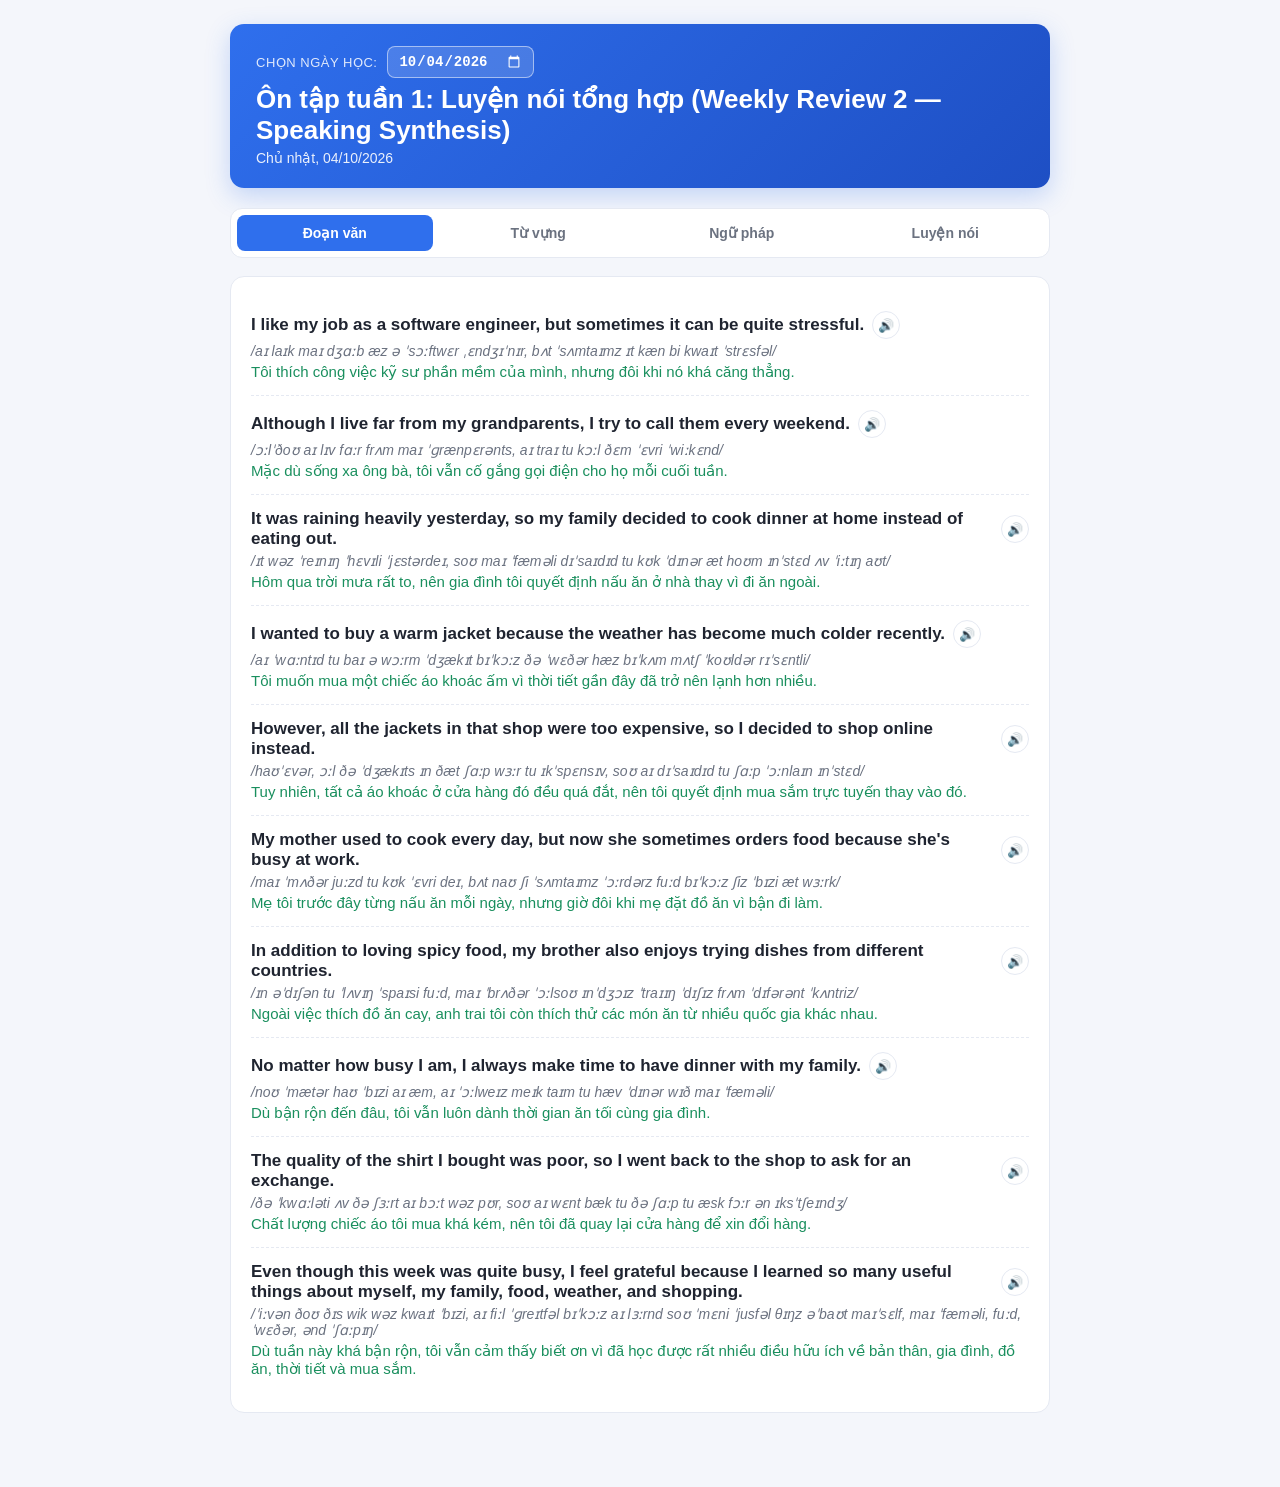
==== index.html @ f4864ffd "1" ====
<!DOCTYPE html>
<html lang="vi">
<head>
<meta charset="UTF-8">
<meta name="viewport" content="width=device-width, initial-scale=1.0">
<title>Học Tiếng Anh Mỗi Ngày</title>
<link rel="stylesheet" href="style.css">
</head>
<body>
<div class="container">

  <div class="header">
    <div class="day-select-row">
      <label for="dayPicker">Chọn ngày học:</label>
      <input type="date" id="dayPicker">
    </div>
    <h1 id="topicTitle">Chủ đề</h1>
    <div class="date" id="dateLabel"></div>
  </div>

  <div class="tabs">
    <button class="tab-btn active" data-tab="paragraph">Đoạn văn</button>
    <button class="tab-btn" data-tab="vocab">Từ vựng</button>
    <button class="tab-btn" data-tab="grammar">Ngữ pháp</button>
    <button class="tab-btn" data-tab="speaking">Luyện nói</button>
  </div>

  <div class="panel active" id="panel-paragraph"></div>
  <div class="panel" id="panel-vocab"></div>
  <div class="panel" id="panel-grammar"></div>
  <div class="panel" id="panel-speaking"></div>

</div>

<script src="script.js"></script>
</body>
</html>
---- style.css ----
:root{
    --bg:#f4f6fb;
    --card:#ffffff;
    --primary:#2f6fed;
    --primary-dark:#1e4fc4;
    --text:#1f2430;
    --muted:#6b7280;
    --green:#1a8f5e;
    --border:#e5e9f2;
    --radius:14px;
  }
  *{box-sizing:border-box;}
  body{
    margin:0;
    font-family:"Segoe UI", Roboto, Helvetica, Arial, sans-serif;
    background:var(--bg);
    color:var(--text);
    padding:24px 16px 60px;
  }
  .container{
    max-width:820px;
    margin:0 auto;
  }
  .header{
    background:linear-gradient(135deg,var(--primary),var(--primary-dark));
    color:#fff;
    border-radius:var(--radius);
    padding:22px 26px;
    margin-bottom:20px;
    box-shadow:0 8px 24px rgba(47,111,237,0.25);
  }
  .header .day-select-row{
    display:flex;
    align-items:center;
    gap:10px;
    margin-bottom:6px;
  }
  .header .day-select-row label{
    font-size:13px;
    letter-spacing:0.5px;
    text-transform:uppercase;
    opacity:0.85;
  }
  .header #dayPicker{
    font-size:14px;
    font-weight:600;
    padding:6px 10px;
    border-radius:8px;
    border:1px solid rgba(255,255,255,0.5);
    background:rgba(255,255,255,0.15);
    color:#fff;
    cursor:pointer;
    color-scheme:dark;
  }
  .header h1{
    margin:6px 0 4px;
    font-size:26px;
  }
  .header .date{
    font-size:14px;
    opacity:0.9;
  }
  .tabs{
    display:flex;
    gap:8px;
    margin-bottom:18px;
    background:var(--card);
    padding:6px;
    border-radius:12px;
    border:1px solid var(--border);
  }
  .tab-btn{
    flex:1;
    padding:10px 8px;
    text-align:center;
    border:none;
    background:transparent;
    border-radius:8px;
    font-size:14px;
    font-weight:600;
    color:var(--muted);
    cursor:pointer;
    transition:all .15s ease;
  }
  .tab-btn.active{
    background:var(--primary);
    color:#fff;
  }
  .tab-btn:hover:not(.active){
    background:#eef2fc;
  }
  .panel{
    display:none;
  }
  .panel.active{
    display:block;
    animation:fade .2s ease;
  }
  @keyframes fade{
    from{opacity:0; transform:translateY(4px);}
    to{opacity:1; transform:translateY(0);}
  }
  .card{
    background:var(--card);
    border:1px solid var(--border);
    border-radius:var(--radius);
    padding:20px;
    margin-bottom:14px;
  }
  .sentence-block{
    padding:14px 0;
    border-bottom:1px dashed var(--border);
  }
  .sentence-block:last-child{
    border-bottom:none;
  }
  .en-row{
    display:flex;
    align-items:center;
    gap:8px;
  }
  .en{
    font-size:17px;
    font-weight:600;
    color:var(--text);
  }
  .speak-btn{
    flex:none;
    width:28px;
    height:28px;
    border-radius:50%;
    border:1px solid var(--border);
    background:#fff;
    color:var(--primary);
    font-size:13px;
    line-height:1;
    cursor:pointer;
    display:flex;
    align-items:center;
    justify-content:center;
    padding:0;
    transition:background .15s ease;
  }
  .speak-btn:hover{
    background:#eef2fc;
  }
  .speak-btn:active{
    background:#dde6fb;
  }
  .speak-btn.playing{
    background:var(--primary);
    color:#fff;
  }
  .word-row{
    display:flex;
    align-items:center;
    gap:6px;
  }
  .phonetic{
    font-size:14px;
    color:var(--muted);
    font-style:italic;
    margin:4px 0;
  }
  .vi{
    font-size:15px;
    color:var(--green);
    margin-top:2px;
  }
  table{
    width:100%;
    border-collapse:collapse;
    font-size:14px;
  }
  th,td{
    text-align:left;
    padding:10px 8px;
    border-bottom:1px solid var(--border);
    vertical-align:top;
  }
  th{
    color:var(--muted);
    font-size:12px;
    text-transform:uppercase;
    letter-spacing:0.5px;
  }
  .word{
    font-weight:600;
  }
  .word-phonetic{
    color:var(--muted);
    font-style:italic;
    font-size:13px;
  }
  .grammar-item{
    margin-bottom:16px;
  }
  .grammar-item .g-sentence{
    font-weight:600;
    margin-bottom:6px;
  }
  .grammar-item .g-explain{
    font-size:14px;
    color:var(--text);
    background:#f7f9ff;
    border-left:3px solid var(--primary);
    padding:8px 12px;
    border-radius:6px;
  }
  .speaking-item{
    margin-bottom:18px;
    padding-bottom:16px;
    border-bottom:1px dashed var(--border);
  }
  .speaking-item:last-child{
    border-bottom:none;
  }
  .speaking-item .s-cues{
    font-size:12px;
    text-transform:uppercase;
    letter-spacing:0.5px;
    color:var(--muted);
    margin-bottom:4px;
  }
  .speaking-item .s-cues b{
    color:var(--primary-dark);
    text-transform:none;
    letter-spacing:0;
    font-size:15px;
  }
  .speaking-item .s-answer{
    margin-top:10px;
    cursor:pointer;
  }
  .speaking-item .s-answer summary{
    font-size:13px;
    font-weight:600;
    color:var(--primary);
    cursor:pointer;
    list-style:none;
  }
  .speaking-item .s-answer summary::-webkit-details-marker{
    display:none;
  }
  .speaking-item .s-answer summary::before{
    content:"▸ ";
  }
  .speaking-item .s-answer[open] summary::before{
    content:"▾ ";
  }
  .speaking-item .s-answer-body{
    margin-top:8px;
  }
  .speaking-item .s-question{
    font-size:16px;
    font-weight:600;
    color:var(--text);
  }
  .speaking-item .s-vi{
    font-size:14px;
    color:var(--green);
    margin:4px 0 8px;
  }
  .speaking-item .s-hint{
    font-size:13px;
    color:var(--muted);
    background:#f6f8fa;
    border-left:3px solid #c9cfda;
    padding:8px 12px;
    border-radius:6px;
  }
  .speaking-item .s-hint b{
    color:var(--primary-dark);
  }
  .speaking-tip{
    font-size:13px;
    color:var(--muted);
    margin:0 0 16px;
    padding:10px 12px;
    background:#fff8e6;
    border-left:3px solid #e8b93a;
    border-radius:6px;
  }
  .empty{
    text-align:center;
    color:var(--muted);
    padding:40px 20px;
  }
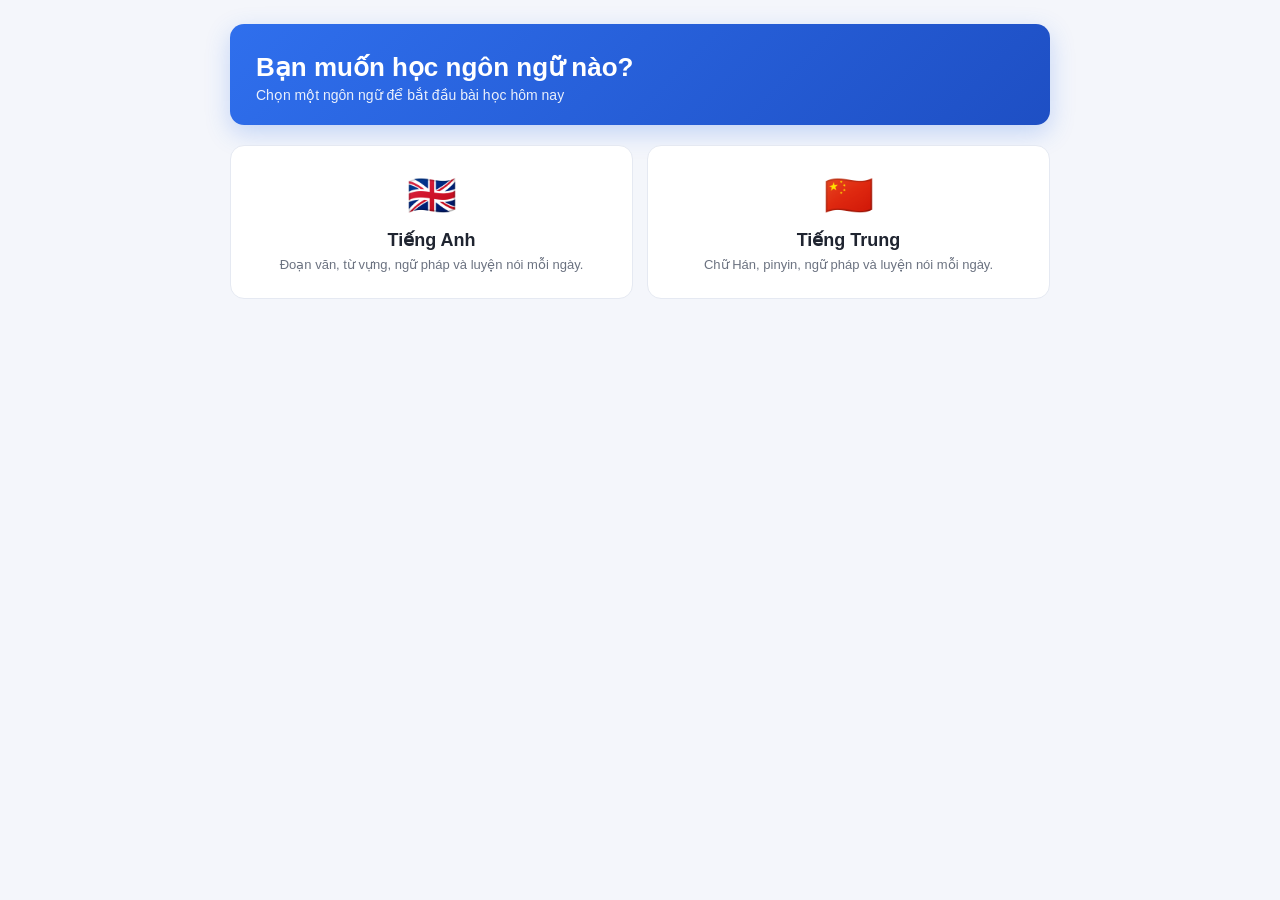
==== commit f7e0c656: "d" ====
--- a/index.html
+++ b/index.html
@@ -3,35 +3,21 @@
 <head>
 <meta charset="UTF-8">
 <meta name="viewport" content="width=device-width, initial-scale=1.0">
-<title>Học Tiếng Anh Mỗi Ngày</title>
+<title>Chọn Ngôn Ngữ Để Học</title>
 <link rel="stylesheet" href="style.css">
 </head>
 <body>
 <div class="container">
 
   <div class="header">
-    <div class="day-select-row">
-      <label for="dayPicker">Chọn ngày học:</label>
-      <input type="date" id="dayPicker">
-    </div>
-    <h1 id="topicTitle">Chủ đề</h1>
-    <div class="date" id="dateLabel"></div>
+    <h1>Bạn muốn học ngôn ngữ nào?</h1>
+    <div class="date">Chọn một ngôn ngữ để bắt đầu bài học hôm nay</div>
   </div>
 
-  <div class="tabs">
-    <button class="tab-btn active" data-tab="paragraph">Đoạn văn</button>
-    <button class="tab-btn" data-tab="vocab">Từ vựng</button>
-    <button class="tab-btn" data-tab="grammar">Ngữ pháp</button>
-    <button class="tab-btn" data-tab="speaking">Luyện nói</button>
-  </div>
-
-  <div class="panel active" id="panel-paragraph"></div>
-  <div class="panel" id="panel-vocab"></div>
-  <div class="panel" id="panel-grammar"></div>
-  <div class="panel" id="panel-speaking"></div>
+  <div class="lang-grid" id="langGrid"></div>
 
 </div>
 
-<script src="script.js"></script>
+<script src="languages.js"></script>
 </body>
 </html>
--- a/style.css
+++ b/style.css
@@ -29,6 +29,18 @@
     margin-bottom:20px;
     box-shadow:0 8px 24px rgba(47,111,237,0.25);
   }
+  .back-link{
+    display:inline-block;
+    color:#fff;
+    opacity:0.85;
+    font-size:13px;
+    text-decoration:none;
+    margin-bottom:10px;
+  }
+  .back-link:hover{
+    opacity:1;
+    text-decoration:underline;
+  }
   .header .day-select-row{
     display:flex;
     align-items:center;
@@ -286,3 +298,37 @@
     color:var(--muted);
     padding:40px 20px;
   }
+  .lang-grid{
+    display:grid;
+    grid-template-columns:repeat(auto-fit, minmax(200px, 1fr));
+    gap:14px;
+  }
+  .lang-card{
+    display:block;
+    background:var(--card);
+    border:1px solid var(--border);
+    border-radius:var(--radius);
+    padding:26px 20px;
+    text-align:center;
+    text-decoration:none;
+    color:var(--text);
+    transition:transform .15s ease, box-shadow .15s ease, border-color .15s ease;
+  }
+  .lang-card:hover{
+    transform:translateY(-2px);
+    border-color:var(--primary);
+    box-shadow:0 8px 20px rgba(47,111,237,0.15);
+  }
+  .lang-flag{
+    font-size:40px;
+    margin-bottom:10px;
+  }
+  .lang-name{
+    font-size:18px;
+    font-weight:700;
+    margin-bottom:6px;
+  }
+  .lang-desc{
+    font-size:13px;
+    color:var(--muted);
+  }
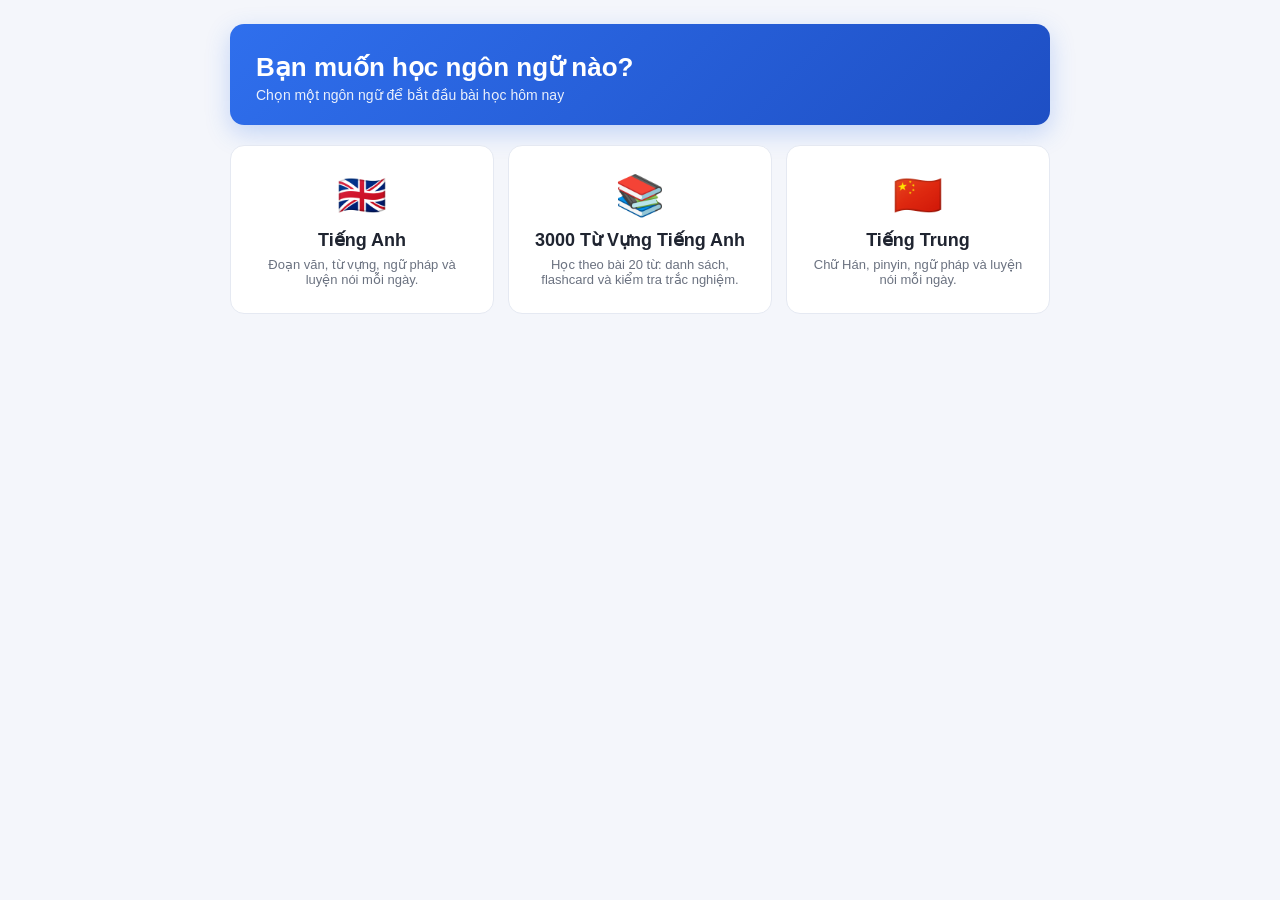
==== commit 8f998a99: "1" ====
--- a/index.html
+++ b/index.html
@@ -4,7 +4,7 @@
 <meta charset="UTF-8">
 <meta name="viewport" content="width=device-width, initial-scale=1.0">
 <title>Chọn Ngôn Ngữ Để Học</title>
-<link rel="stylesheet" href="style.css">
+<link rel="stylesheet" href="assets/style.css">
 </head>
 <body>
 <div class="container">
@@ -18,6 +18,6 @@
 
 </div>
 
-<script src="languages.js"></script>
+<script src="assets/languages.js"></script>
 </body>
 </html>
--- a/assets/style.css
+++ b/assets/style.css
@@ -0,0 +1,551 @@
+  :root{
+    --bg:#f4f6fb;
+    --card:#ffffff;
+    --primary:#2f6fed;
+    --primary-dark:#1e4fc4;
+    --text:#1f2430;
+    --muted:#6b7280;
+    --green:#1a8f5e;
+    --border:#e5e9f2;
+    --radius:14px;
+  }
+  *{box-sizing:border-box;}
+  body{
+    margin:0;
+    font-family:"Segoe UI", Roboto, Helvetica, Arial, sans-serif;
+    background:var(--bg);
+    color:var(--text);
+    padding:24px 16px 60px;
+  }
+  .container{
+    max-width:820px;
+    margin:0 auto;
+  }
+  .header{
+    background:linear-gradient(135deg,var(--primary),var(--primary-dark));
+    color:#fff;
+    border-radius:var(--radius);
+    padding:22px 26px;
+    margin-bottom:20px;
+    box-shadow:0 8px 24px rgba(47,111,237,0.25);
+  }
+  .back-link{
+    display:inline-block;
+    color:#fff;
+    opacity:0.85;
+    font-size:13px;
+    text-decoration:none;
+    margin-bottom:10px;
+  }
+  .back-link:hover{
+    opacity:1;
+    text-decoration:underline;
+  }
+  .header .day-select-row{
+    display:flex;
+    align-items:center;
+    gap:10px;
+    margin-bottom:6px;
+  }
+  .header .day-select-row label{
+    font-size:13px;
+    letter-spacing:0.5px;
+    text-transform:uppercase;
+    opacity:0.85;
+  }
+  .header #dayPicker,
+  .header #voicePicker,
+  .header #lessonPicker{
+    font-size:14px;
+    font-weight:600;
+    padding:6px 10px;
+    border-radius:8px;
+    border:1px solid rgba(255,255,255,0.5);
+    background:rgba(255,255,255,0.15);
+    color:#fff;
+    cursor:pointer;
+    color-scheme:dark;
+  }
+  .header #voicePicker,
+  .header #lessonPicker{
+    max-width:65vw;
+  }
+  .header #lessonPicker option,
+  .header #voicePicker option{
+    color:var(--text);
+  }
+  .header h1{
+    margin:6px 0 4px;
+    font-size:26px;
+  }
+  .header .date{
+    font-size:14px;
+    opacity:0.9;
+  }
+  .tabs{
+    display:flex;
+    gap:8px;
+    margin-bottom:18px;
+    background:var(--card);
+    padding:6px;
+    border-radius:12px;
+    border:1px solid var(--border);
+  }
+  .tab-btn{
+    flex:1;
+    padding:10px 8px;
+    text-align:center;
+    border:none;
+    background:transparent;
+    border-radius:8px;
+    font-size:14px;
+    font-weight:600;
+    color:var(--muted);
+    cursor:pointer;
+    transition:all .15s ease;
+  }
+  .tab-btn.active{
+    background:var(--primary);
+    color:#fff;
+  }
+  .tab-btn:hover:not(.active){
+    background:#eef2fc;
+  }
+  .panel{
+    display:none;
+  }
+  .panel.active{
+    display:block;
+    animation:fade .2s ease;
+  }
+  @keyframes fade{
+    from{opacity:0; transform:translateY(4px);}
+    to{opacity:1; transform:translateY(0);}
+  }
+  .card{
+    background:var(--card);
+    border:1px solid var(--border);
+    border-radius:var(--radius);
+    padding:20px;
+    margin-bottom:14px;
+  }
+  .sentence-block{
+    padding:14px 0;
+    border-bottom:1px dashed var(--border);
+  }
+  .sentence-block:last-child{
+    border-bottom:none;
+  }
+  .en-row{
+    display:flex;
+    align-items:center;
+    gap:8px;
+  }
+  .en{
+    font-size:17px;
+    font-weight:600;
+    color:var(--text);
+  }
+  .speak-btn{
+    flex:none;
+    width:28px;
+    height:28px;
+    border-radius:50%;
+    border:1px solid var(--border);
+    background:#fff;
+    color:var(--primary);
+    font-size:13px;
+    line-height:1;
+    cursor:pointer;
+    display:flex;
+    align-items:center;
+    justify-content:center;
+    padding:0;
+    transition:background .15s ease;
+  }
+  .speak-btn:hover{
+    background:#eef2fc;
+  }
+  .speak-btn:active{
+    background:#dde6fb;
+  }
+  .speak-btn.playing{
+    background:var(--primary);
+    color:#fff;
+  }
+  .word-row{
+    display:flex;
+    align-items:center;
+    gap:6px;
+  }
+  .phonetic{
+    font-size:14px;
+    color:var(--muted);
+    font-style:italic;
+    margin:4px 0;
+  }
+  .vi{
+    font-size:15px;
+    color:var(--green);
+    margin-top:2px;
+  }
+  table{
+    width:100%;
+    border-collapse:collapse;
+    font-size:14px;
+  }
+  th,td{
+    text-align:left;
+    padding:10px 8px;
+    border-bottom:1px solid var(--border);
+    vertical-align:top;
+  }
+  th{
+    color:var(--muted);
+    font-size:12px;
+    text-transform:uppercase;
+    letter-spacing:0.5px;
+  }
+  .word{
+    font-weight:600;
+  }
+  .word-phonetic{
+    color:var(--muted);
+    font-style:italic;
+    font-size:13px;
+  }
+  .grammar-item{
+    margin-bottom:16px;
+  }
+  .grammar-item .g-sentence{
+    font-weight:600;
+    margin-bottom:6px;
+  }
+  .grammar-item .g-explain{
+    font-size:14px;
+    color:var(--text);
+    background:#f7f9ff;
+    border-left:3px solid var(--primary);
+    padding:8px 12px;
+    border-radius:6px;
+  }
+  .speaking-item{
+    margin-bottom:18px;
+    padding-bottom:16px;
+    border-bottom:1px dashed var(--border);
+  }
+  .speaking-item:last-child{
+    border-bottom:none;
+  }
+  .speaking-item .s-cues{
+    font-size:12px;
+    text-transform:uppercase;
+    letter-spacing:0.5px;
+    color:var(--muted);
+    margin-bottom:4px;
+  }
+  .speaking-item .s-cues b{
+    color:var(--primary-dark);
+    text-transform:none;
+    letter-spacing:0;
+    font-size:15px;
+  }
+  .speaking-item .s-answer{
+    margin-top:10px;
+    cursor:pointer;
+  }
+  .speaking-item .s-answer summary{
+    font-size:13px;
+    font-weight:600;
+    color:var(--primary);
+    cursor:pointer;
+    list-style:none;
+  }
+  .speaking-item .s-answer summary::-webkit-details-marker{
+    display:none;
+  }
+  .speaking-item .s-answer summary::before{
+    content:"▸ ";
+  }
+  .speaking-item .s-answer[open] summary::before{
+    content:"▾ ";
+  }
+  .speaking-item .s-answer-body{
+    margin-top:8px;
+  }
+  .speaking-item .s-question{
+    font-size:16px;
+    font-weight:600;
+    color:var(--text);
+  }
+  .speaking-item .s-vi{
+    font-size:14px;
+    color:var(--green);
+    margin:4px 0 8px;
+  }
+  .speaking-item .s-hint{
+    font-size:13px;
+    color:var(--muted);
+    background:#f6f8fa;
+    border-left:3px solid #c9cfda;
+    padding:8px 12px;
+    border-radius:6px;
+  }
+  .speaking-item .s-hint b{
+    color:var(--primary-dark);
+  }
+  .speaking-tip{
+    font-size:13px;
+    color:var(--muted);
+    margin:0 0 16px;
+    padding:10px 12px;
+    background:#fff8e6;
+    border-left:3px solid #e8b93a;
+    border-radius:6px;
+  }
+  .empty{
+    text-align:center;
+    color:var(--muted);
+    padding:40px 20px;
+  }
+  .lang-grid{
+    display:grid;
+    grid-template-columns:repeat(auto-fit, minmax(200px, 1fr));
+    gap:14px;
+  }
+  .lang-card{
+    display:block;
+    background:var(--card);
+    border:1px solid var(--border);
+    border-radius:var(--radius);
+    padding:26px 20px;
+    text-align:center;
+    text-decoration:none;
+    color:var(--text);
+    transition:transform .15s ease, box-shadow .15s ease, border-color .15s ease;
+  }
+  .lang-card:hover{
+    transform:translateY(-2px);
+    border-color:var(--primary);
+    box-shadow:0 8px 20px rgba(47,111,237,0.15);
+  }
+  .lang-flag{
+    font-size:40px;
+    margin-bottom:10px;
+  }
+  .lang-name{
+    font-size:18px;
+    font-weight:700;
+    margin-bottom:6px;
+  }
+  .lang-desc{
+    font-size:13px;
+    color:var(--muted);
+  }
+  /* ---------- Trang 3000 từ vựng (vocab.html) ---------- */
+  .vc-progress{
+    margin-top:10px;
+    height:8px;
+    border-radius:4px;
+    background:rgba(255,255,255,0.25);
+    overflow:hidden;
+  }
+  .vc-progress-bar{
+    height:100%;
+    width:0;
+    background:#fff;
+    transition:width .3s ease;
+  }
+  .vc-toolbar{
+    display:flex;
+    flex-wrap:wrap;
+    align-items:center;
+    gap:12px 18px;
+    padding:12px 16px;
+    font-size:14px;
+  }
+  .vc-toolbar label{
+    display:flex;
+    align-items:center;
+    gap:6px;
+    cursor:pointer;
+  }
+  .vc-toolbar input[type=search]{
+    flex:1 1 240px;
+    font-size:15px;
+    padding:8px 12px;
+    border:1px solid var(--border);
+    border-radius:8px;
+  }
+  .vc-btn,
+  .vc-learned-btn{
+    font-size:14px;
+    font-weight:600;
+    padding:8px 14px;
+    border-radius:8px;
+    border:1px solid var(--border);
+    background:#fff;
+    color:var(--primary);
+    cursor:pointer;
+  }
+  .vc-btn:hover:not(:disabled),
+  .vc-learned-btn:hover{
+    background:#eef2fc;
+  }
+  .vc-btn:disabled{
+    opacity:0.4;
+    cursor:default;
+  }
+  .vc-btn.primary{
+    background:var(--primary);
+    border-color:var(--primary);
+    color:#fff;
+  }
+  .vc-learned-btn{
+    font-size:12px;
+    padding:5px 10px;
+    color:var(--muted);
+  }
+  .vc-learned-btn.on{
+    background:#e7f6ef;
+    border-color:#b6e2cc;
+    color:var(--green);
+  }
+  .vc-word-head{
+    display:flex;
+    align-items:center;
+    justify-content:space-between;
+    gap:10px;
+  }
+  .vc-no{
+    font-size:12px;
+    color:var(--muted);
+    min-width:32px;
+  }
+  .sentence-block.is-learned .en{
+    color:var(--green);
+  }
+  .vc-type{
+    display:inline-block;
+    font-size:12px;
+    color:var(--primary-dark);
+    background:#eef2fc;
+    border-radius:4px;
+    padding:1px 6px;
+    margin-right:8px;
+  }
+  .vc-missing{
+    font-size:13px;
+    color:var(--muted);
+    font-style:italic;
+  }
+  .vc-examples{
+    margin:8px 0 0;
+    padding-left:18px;
+    font-size:14px;
+  }
+  .vc-examples li{
+    margin:4px 0;
+  }
+  .vc-examples li > span{
+    margin-right:6px;
+  }
+  .vc-examples .speak-btn{
+    display:inline-flex;
+    vertical-align:middle;
+    width:24px;
+    height:24px;
+    font-size:11px;
+  }
+  .vc-note{
+    font-size:13px;
+    color:var(--muted);
+    margin:0 0 8px;
+  }
+  .vc-flashcard{
+    min-height:240px;
+    text-align:center;
+    cursor:pointer;
+    user-select:none;
+    padding:28px 20px;
+  }
+  .vc-flashcard .vc-examples{
+    text-align:left;
+    display:inline-block;
+  }
+  .vc-count{
+    font-size:12px;
+    color:var(--muted);
+    margin-bottom:14px;
+  }
+  .vc-big-word{
+    font-size:32px;
+    font-weight:700;
+    display:flex;
+    align-items:center;
+    justify-content:center;
+    gap:10px;
+  }
+  .vc-quiz-vi{
+    font-size:24px;
+    color:var(--green);
+  }
+  .vc-flash-hint{
+    margin-top:30px;
+    font-size:13px;
+    color:var(--muted);
+  }
+  .vc-flash-back{
+    margin-top:14px;
+  }
+  .vc-flash-back .vi{
+    font-size:18px;
+  }
+  .vc-nav{
+    display:flex;
+    justify-content:center;
+    align-items:center;
+    gap:10px;
+    margin-top:14px;
+  }
+  .vc-options{
+    display:grid;
+    grid-template-columns:repeat(auto-fit, minmax(220px, 1fr));
+    gap:10px;
+    margin-top:20px;
+  }
+  .vc-option{
+    font-size:15px;
+    padding:12px 14px;
+    text-align:left;
+    border:1px solid var(--border);
+    border-radius:10px;
+    background:#fff;
+    color:var(--text);
+    cursor:pointer;
+  }
+  .vc-option:hover:not(:disabled){
+    border-color:var(--primary);
+    background:#f7f9ff;
+  }
+  .vc-option:disabled{
+    cursor:default;
+  }
+  .vc-option.correct{
+    background:#e7f6ef;
+    border-color:var(--green);
+    color:var(--green);
+    font-weight:600;
+  }
+  .vc-option.wrong{
+    background:#fdecec;
+    border-color:#d64545;
+    color:#b42323;
+  }
+  .vc-quiz-result{
+    font-size:18px;
+    color:var(--text);
+  }
+  .vc-big-word + .phonetic{
+    text-align:center;
+  }
